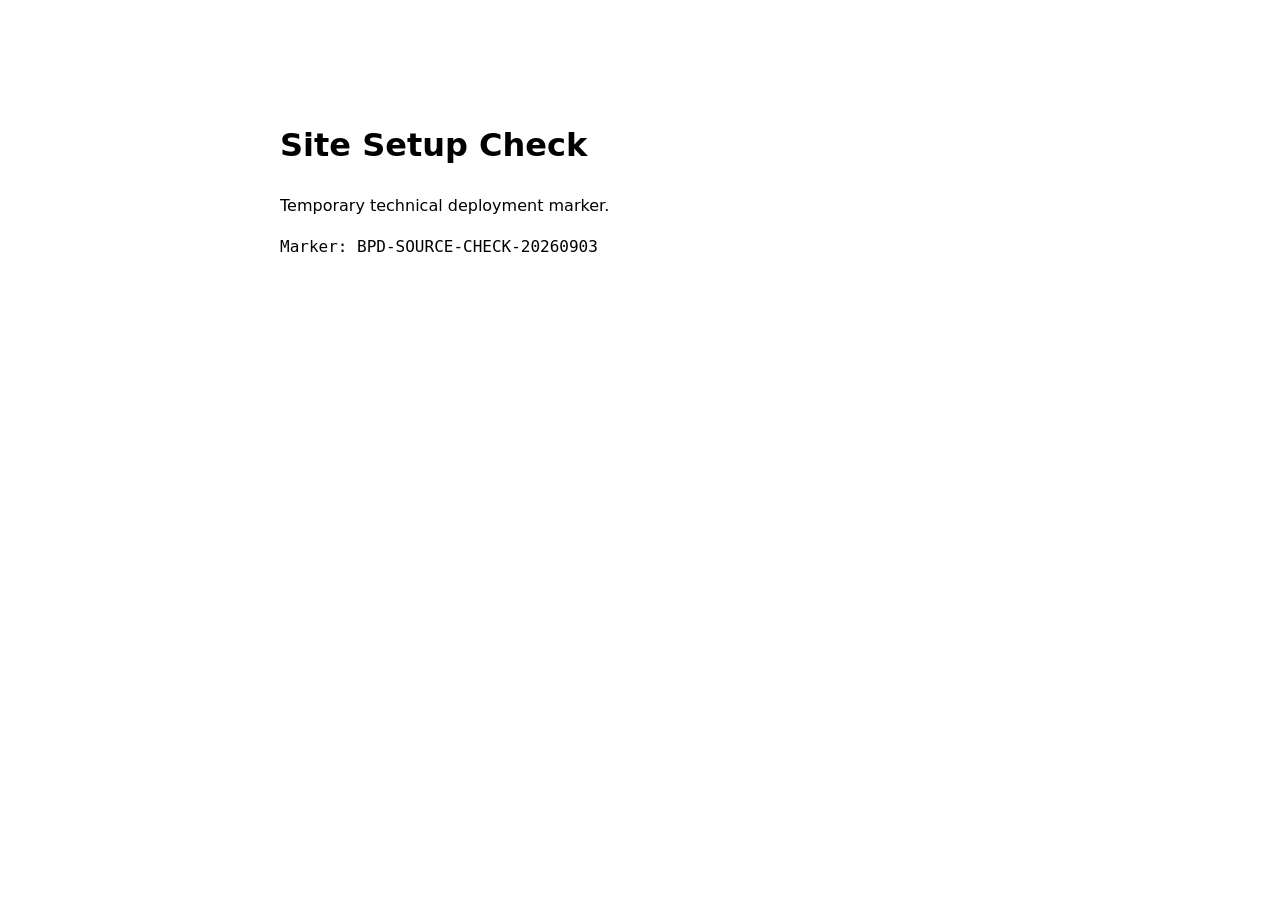
==== index.html @ 36ba5f37 "Add files via upload" ====
<!doctype html>
<html lang="en">
<head>
  <meta charset="utf-8">
  <meta name="viewport" content="width=device-width, initial-scale=1">
  <meta name="robots" content="noindex,nofollow,noarchive">
  <title>Site Setup Check</title>
  <link rel="stylesheet" href="/styles.css">
</head>
<body>
  <main>
    <h1>Site Setup Check</h1>
    <p>Temporary technical deployment marker.</p>
    <p class="marker">Marker: BPD-SOURCE-CHECK-20260903</p>
  </main>
</body>
</html>
---- styles.css ----
* {
  box-sizing: border-box;
}

body {
  margin: 0;
  padding: 40px 20px;
  font-family: system-ui, -apple-system, BlinkMacSystemFont, "Segoe UI", sans-serif;
  line-height: 1.6;
}

main {
  max-width: 720px;
  margin: 80px auto;
}

h1 {
  font-size: 2rem;
}

.marker {
  font-family: ui-monospace, SFMono-Regular, Menlo, Consolas, monospace;
}
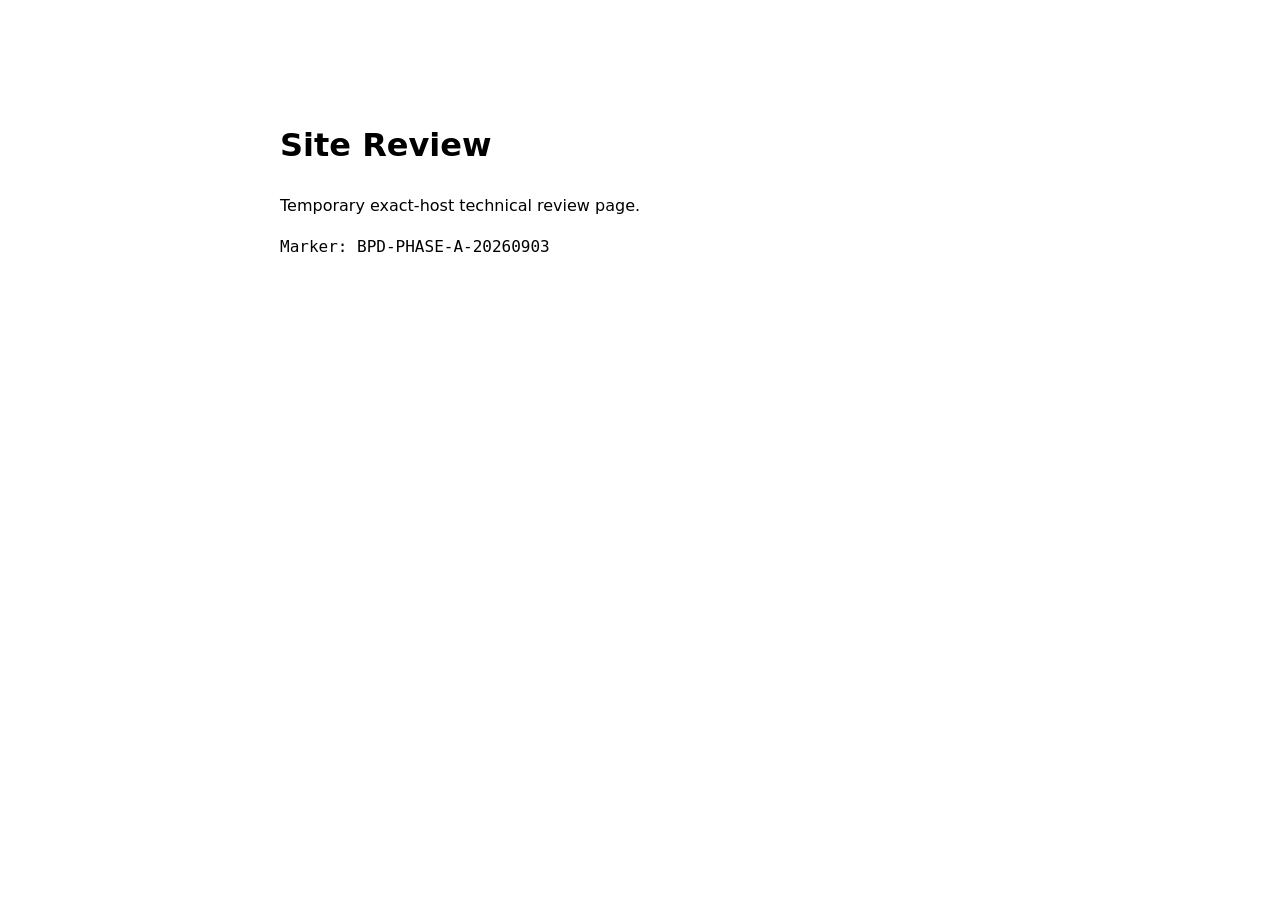
==== commit c5dfc24f: "Add files via upload" ====
--- a/index.html
+++ b/index.html
@@ -4,14 +4,15 @@
   <meta charset="utf-8">
   <meta name="viewport" content="width=device-width, initial-scale=1">
   <meta name="robots" content="noindex,nofollow,noarchive">
-  <title>Site Setup Check</title>
+  <link rel="canonical" href="https://betprodealer-toqrt8vr.b4a.run/">
+  <title>Site Review</title>
   <link rel="stylesheet" href="/styles.css">
 </head>
 <body>
   <main>
-    <h1>Site Setup Check</h1>
-    <p>Temporary technical deployment marker.</p>
-    <p class="marker">Marker: BPD-SOURCE-CHECK-20260903</p>
+    <h1>Site Review</h1>
+    <p>Temporary exact-host technical review page.</p>
+    <p class="marker">Marker: BPD-PHASE-A-20260903</p>
   </main>
 </body>
 </html>
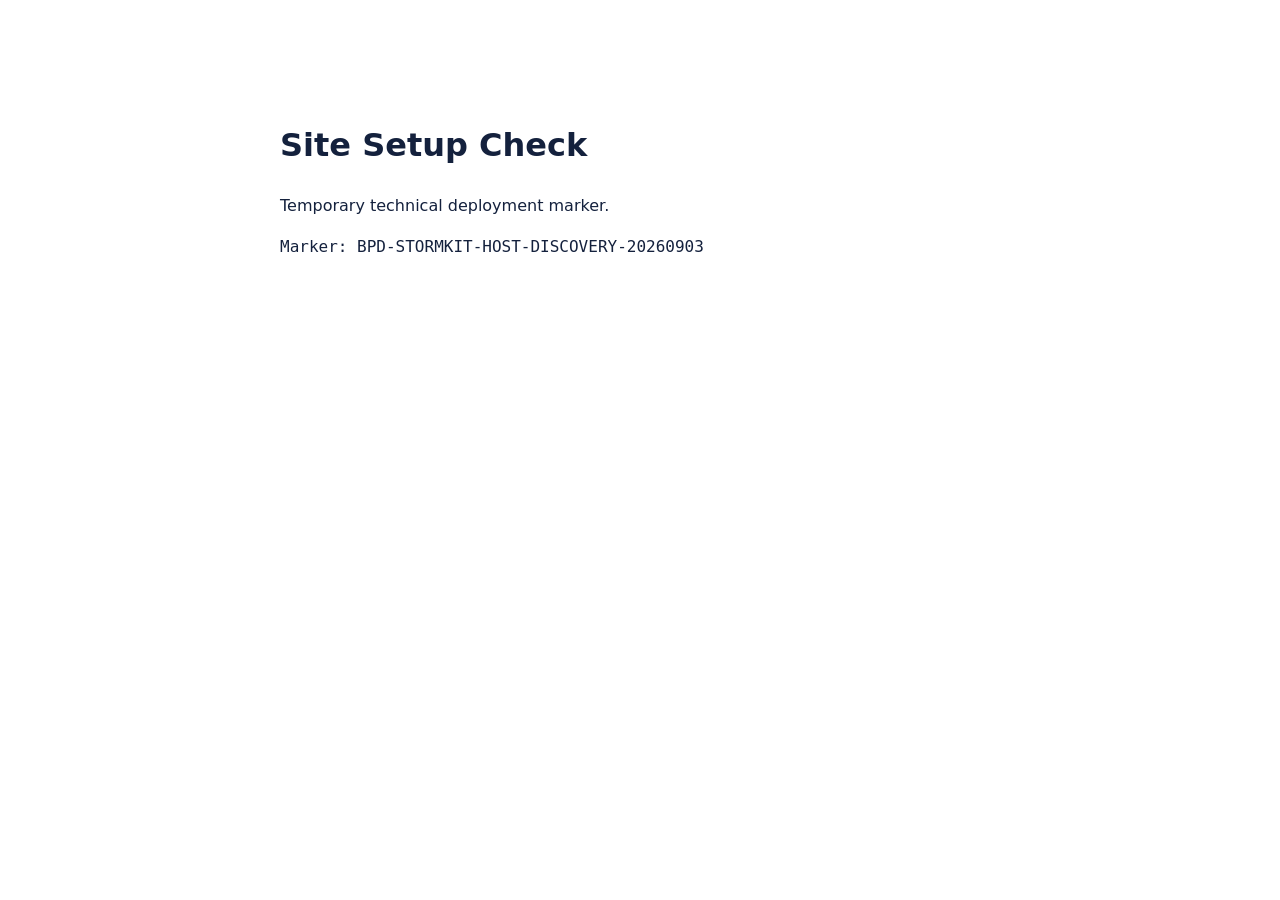
==== commit b932b4b0: "Add files via upload" ====
--- a/index.html
+++ b/index.html
@@ -4,15 +4,14 @@
   <meta charset="utf-8">
   <meta name="viewport" content="width=device-width, initial-scale=1">
   <meta name="robots" content="noindex,nofollow,noarchive">
-  <link rel="canonical" href="https://betprodealer-toqrt8vr.b4a.run/">
-  <title>Site Review</title>
+  <title>Site Setup Check</title>
   <link rel="stylesheet" href="/styles.css">
 </head>
 <body>
   <main>
-    <h1>Site Review</h1>
-    <p>Temporary exact-host technical review page.</p>
-    <p class="marker">Marker: BPD-PHASE-A-20260903</p>
+    <h1>Site Setup Check</h1>
+    <p>Temporary technical deployment marker.</p>
+    <p class="marker">Marker: BPD-STORMKIT-HOST-DISCOVERY-20260903</p>
   </main>
 </body>
 </html>
--- a/styles.css
+++ b/styles.css
@@ -1,23 +1,19 @@
 * {
   box-sizing: border-box;
 }
-
 body {
   margin: 0;
   padding: 40px 20px;
   font-family: system-ui, -apple-system, BlinkMacSystemFont, "Segoe UI", sans-serif;
   line-height: 1.6;
+  color: #14213d;
+  background: #ffffff;
 }
-
 main {
   max-width: 720px;
   margin: 80px auto;
 }
-
-h1 {
-  font-size: 2rem;
-}
-
+h1 { font-size: 2rem; }
 .marker {
   font-family: ui-monospace, SFMono-Regular, Menlo, Consolas, monospace;
 }
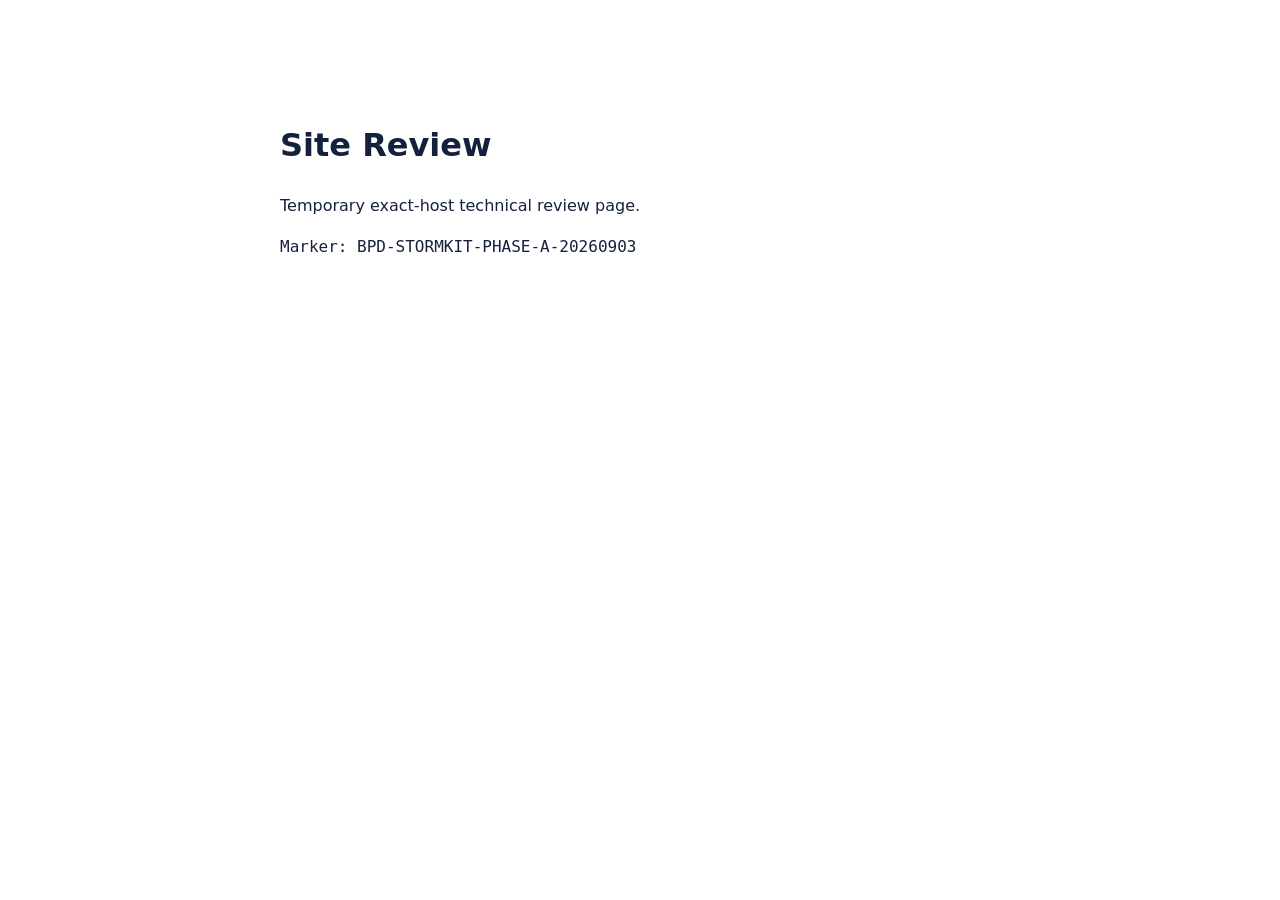
==== commit 68a5b025: "Add files via upload" ====
--- a/index.html
+++ b/index.html
@@ -4,14 +4,15 @@
   <meta charset="utf-8">
   <meta name="viewport" content="width=device-width, initial-scale=1">
   <meta name="robots" content="noindex,nofollow,noarchive">
-  <title>Site Setup Check</title>
+  <link rel="canonical" href="https://robindandelion-rwuere.stormkit.dev/">
+  <title>Site Review</title>
   <link rel="stylesheet" href="/styles.css">
 </head>
 <body>
   <main>
-    <h1>Site Setup Check</h1>
-    <p>Temporary technical deployment marker.</p>
-    <p class="marker">Marker: BPD-STORMKIT-HOST-DISCOVERY-20260903</p>
+    <h1>Site Review</h1>
+    <p>Temporary exact-host technical review page.</p>
+    <p class="marker">Marker: BPD-STORMKIT-PHASE-A-20260903</p>
   </main>
 </body>
 </html>
--- a/styles.css
+++ b/styles.css
@@ -1,6 +1,7 @@
 * {
   box-sizing: border-box;
 }
+
 body {
   margin: 0;
   padding: 40px 20px;
@@ -9,11 +10,16 @@
   color: #14213d;
   background: #ffffff;
 }
+
 main {
   max-width: 720px;
   margin: 80px auto;
 }
-h1 { font-size: 2rem; }
+
+h1 {
+  font-size: 2rem;
+}
+
 .marker {
   font-family: ui-monospace, SFMono-Regular, Menlo, Consolas, monospace;
 }
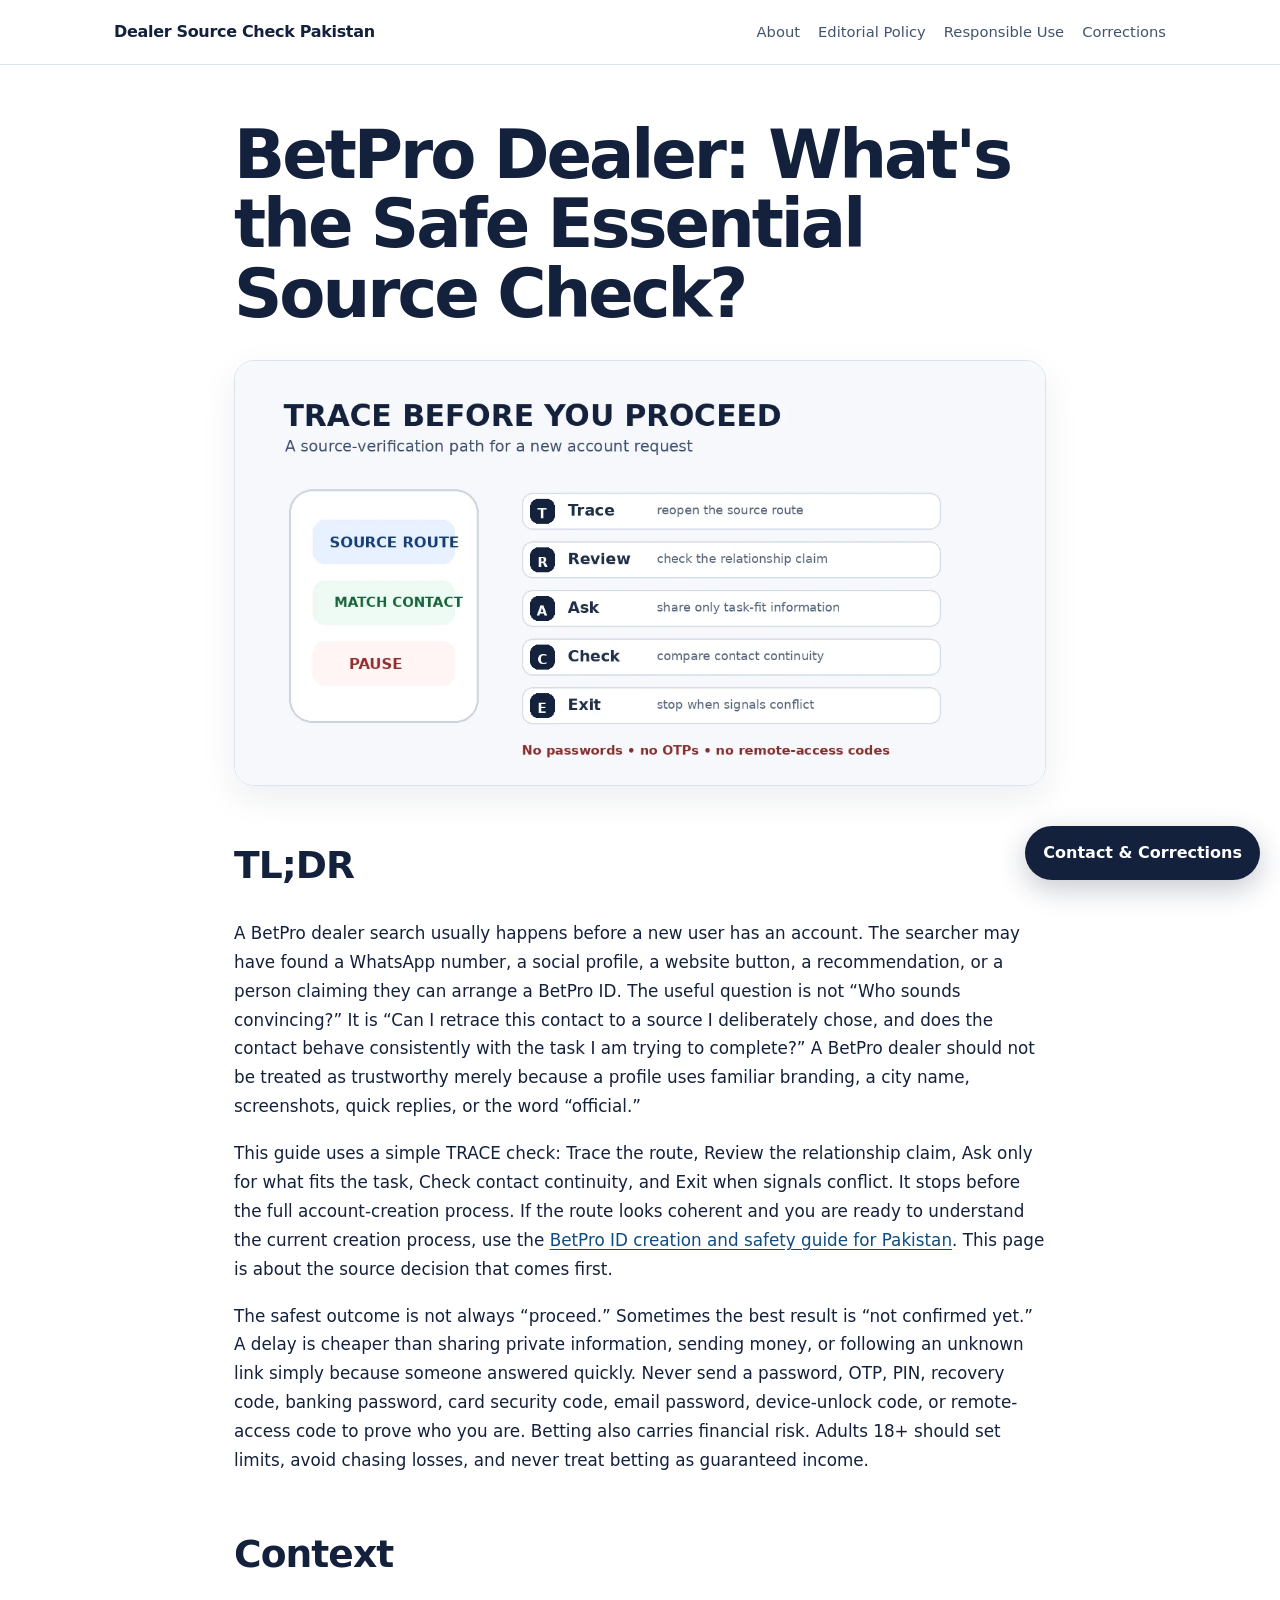
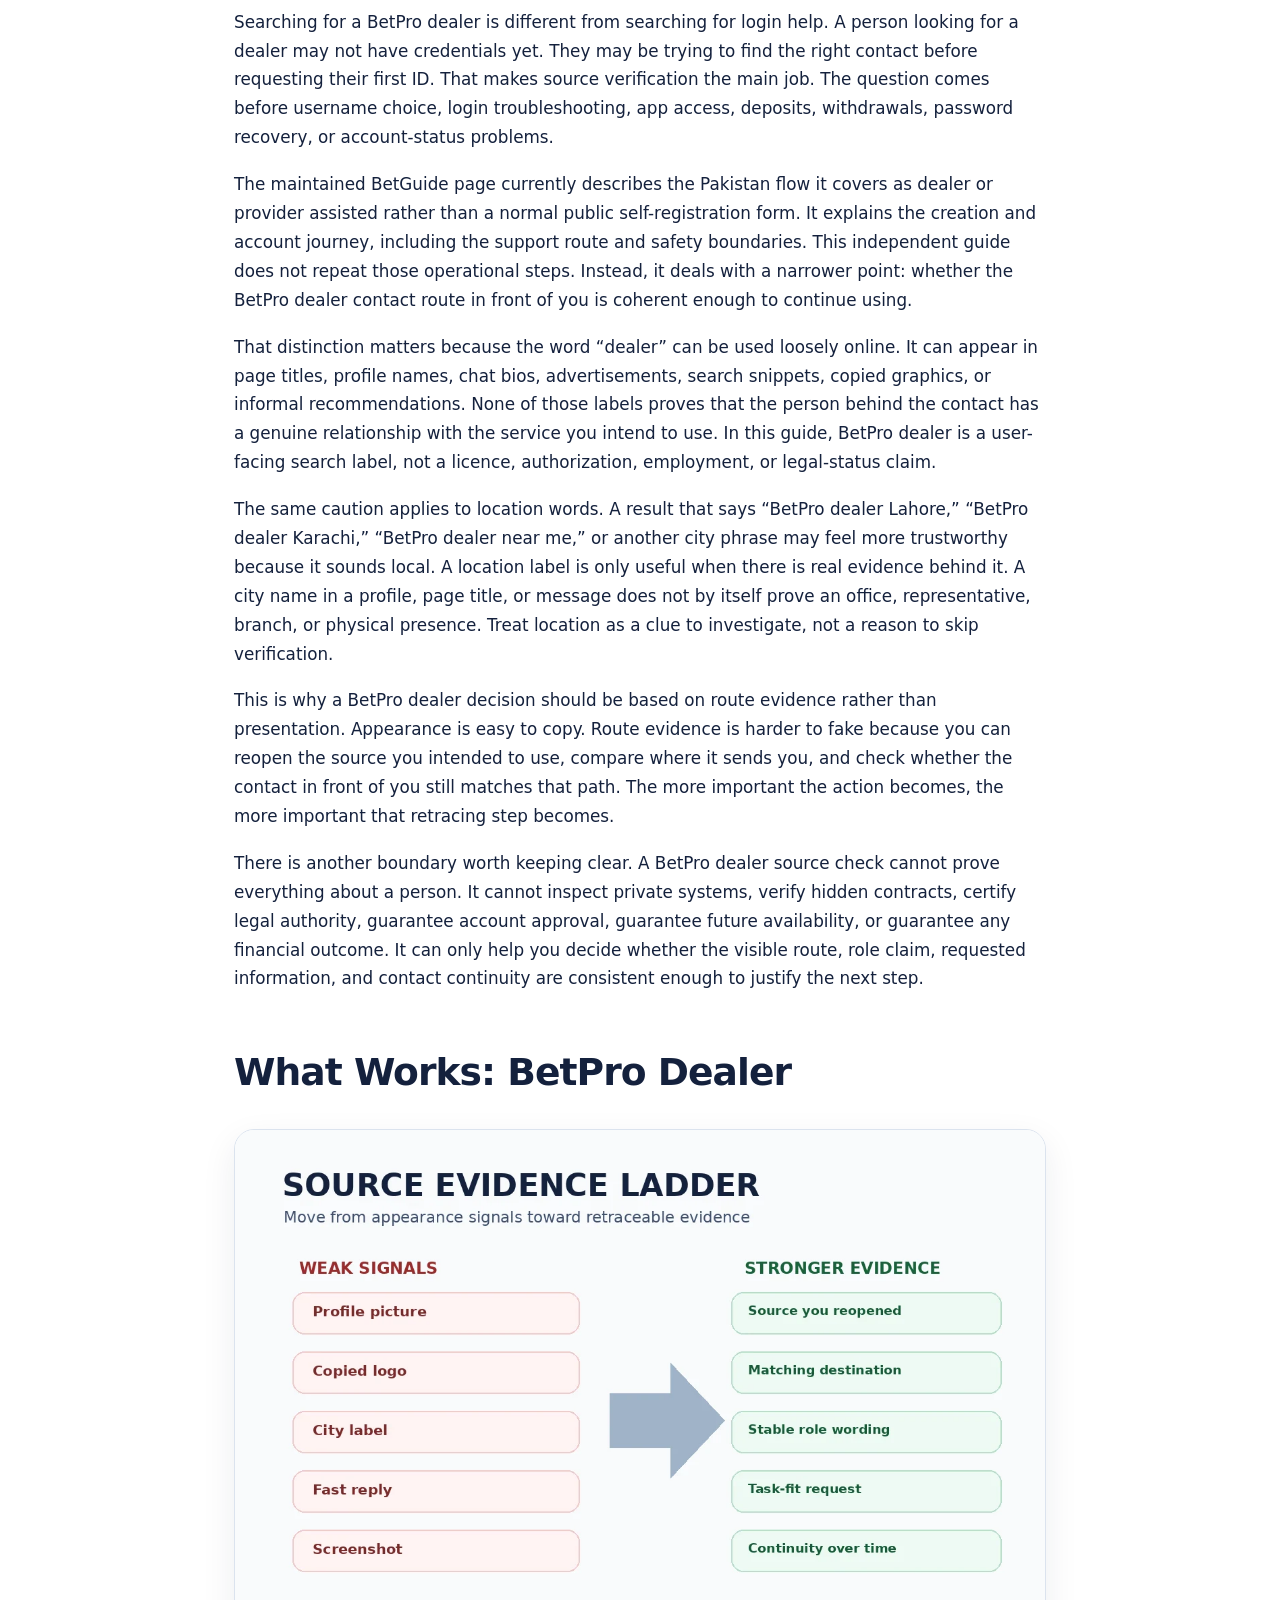
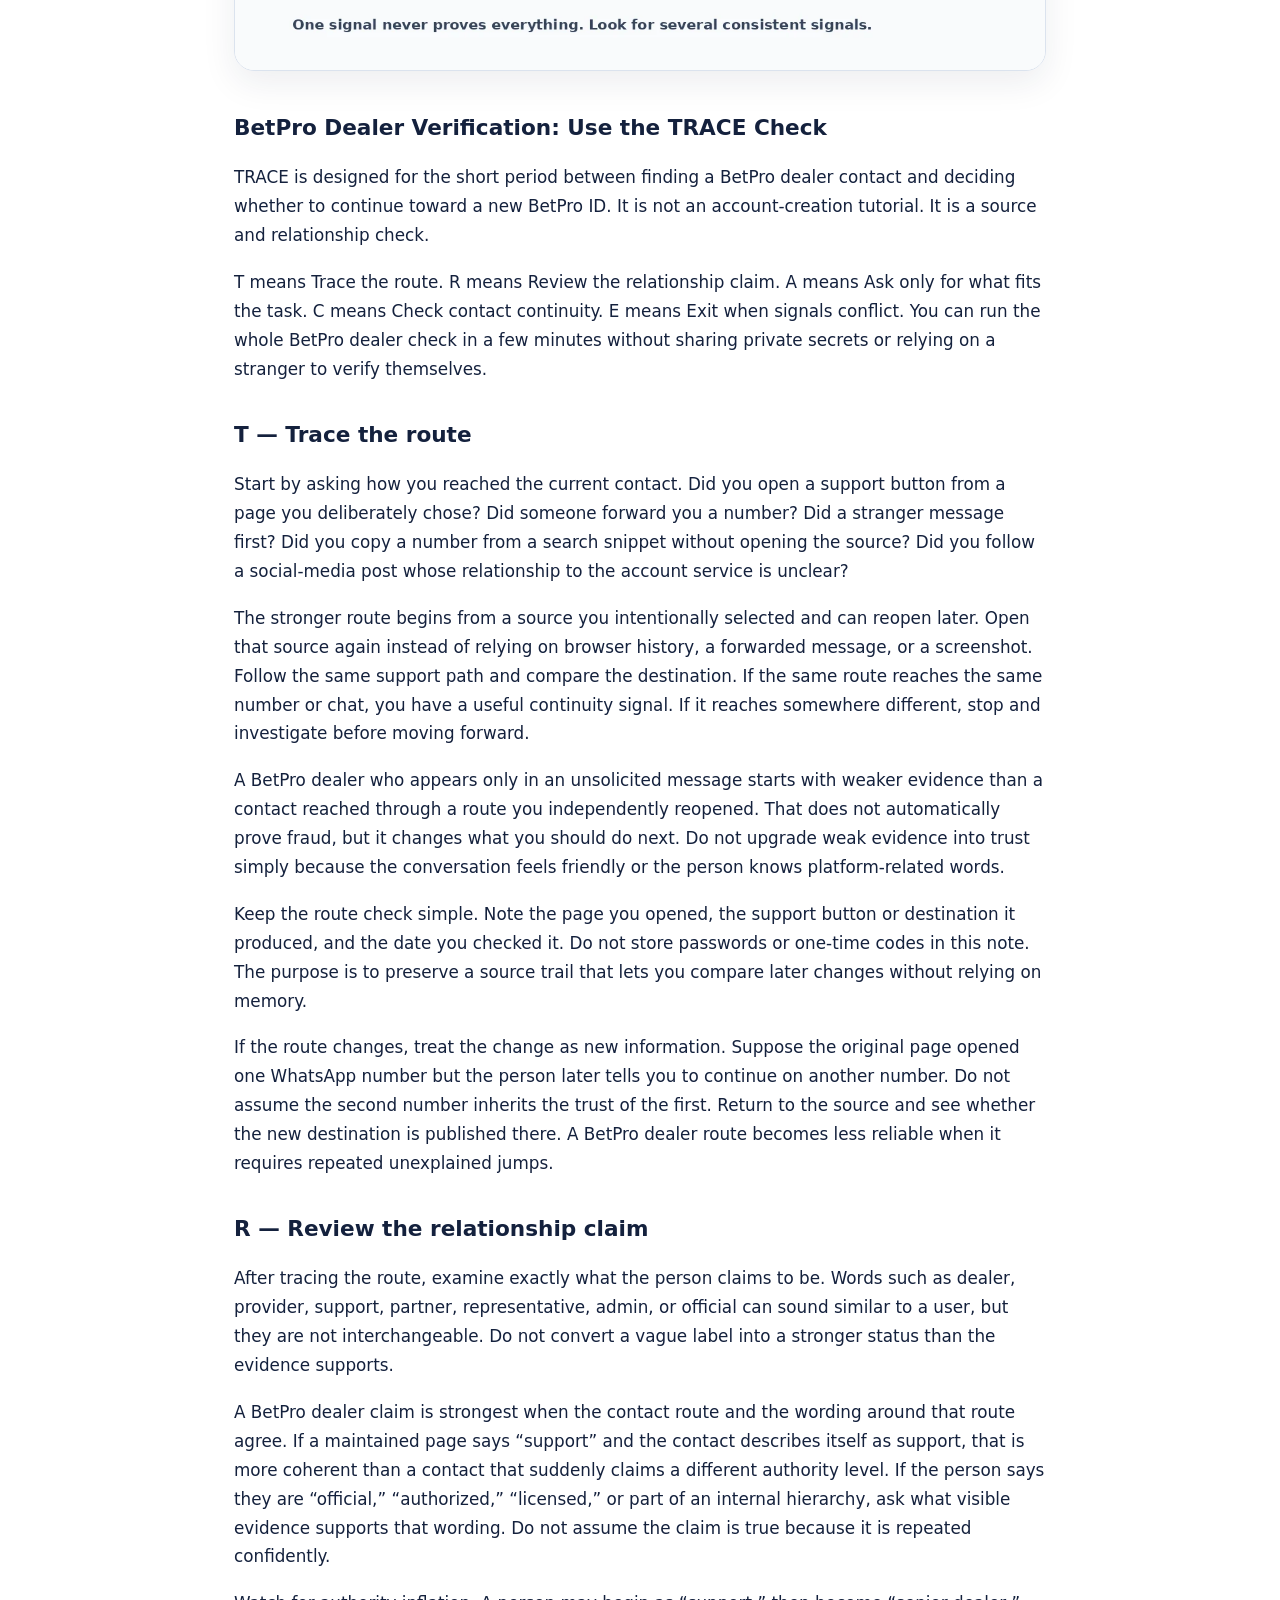
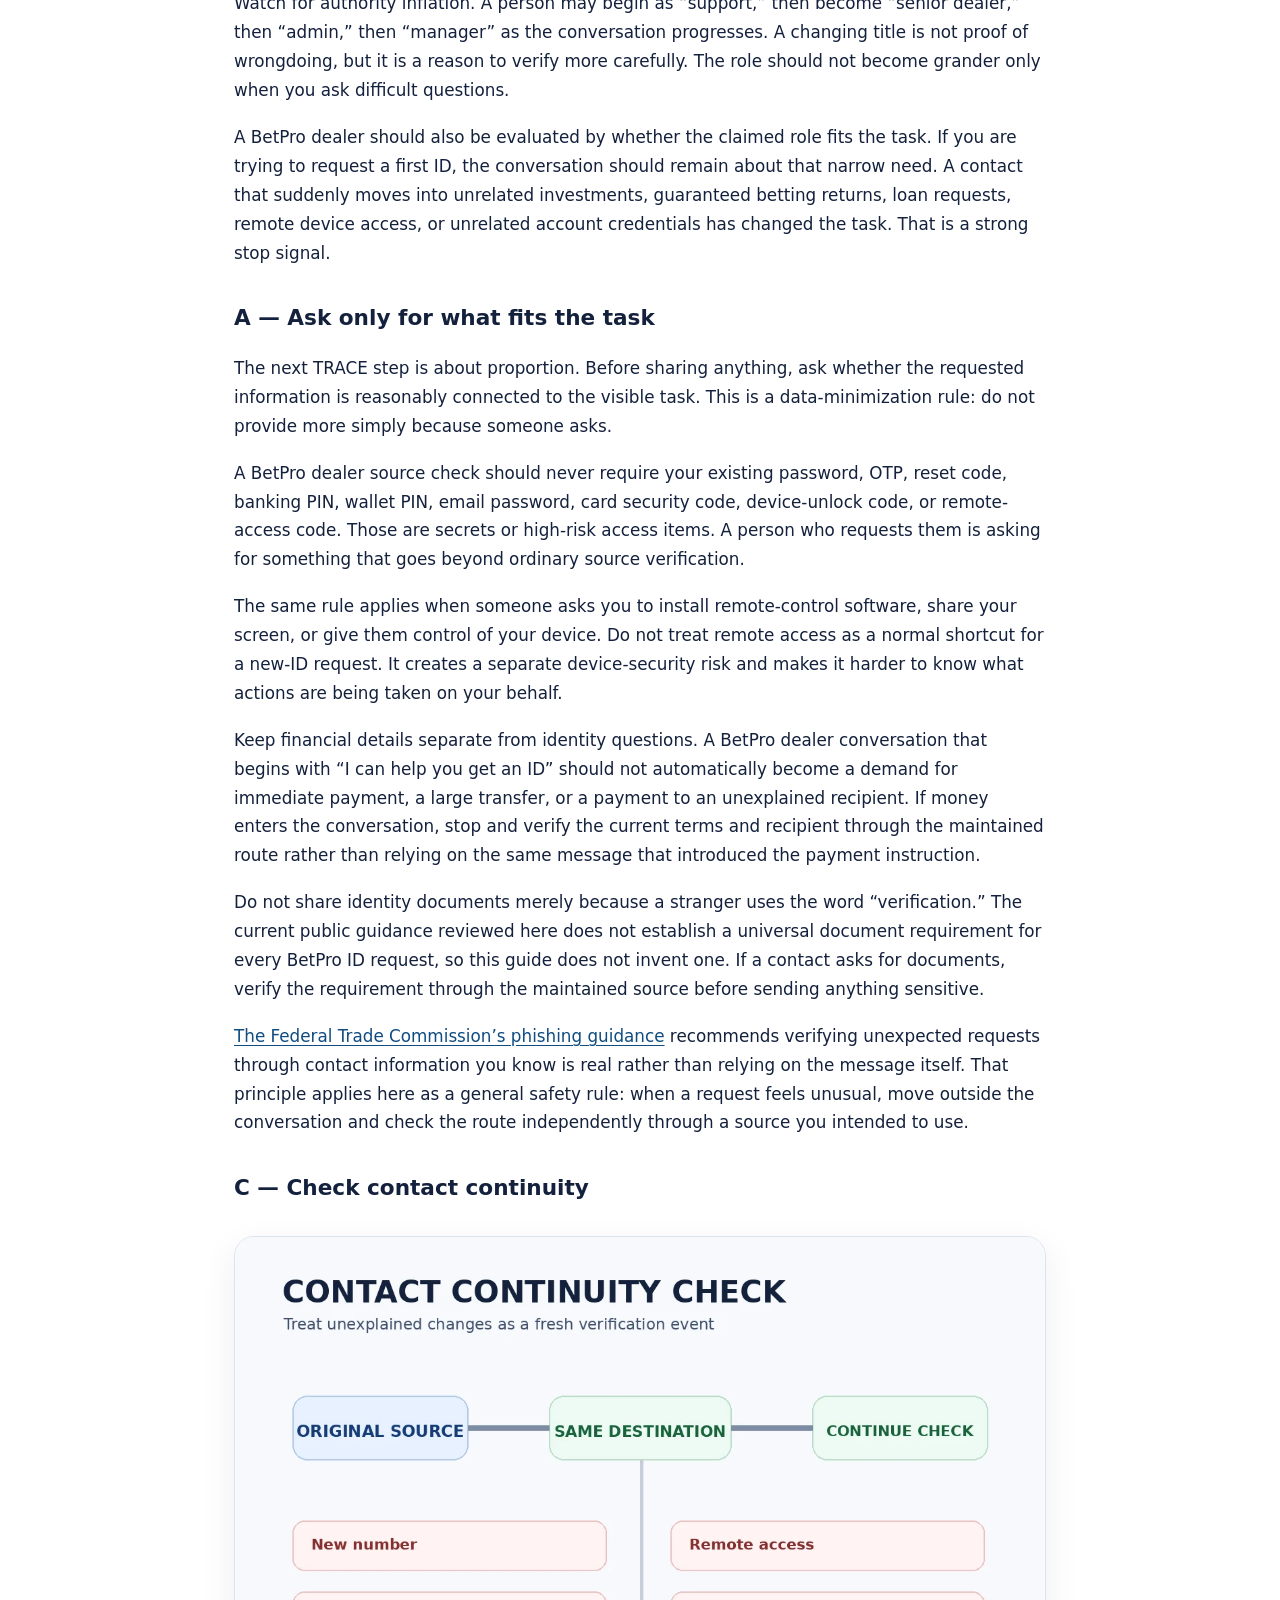
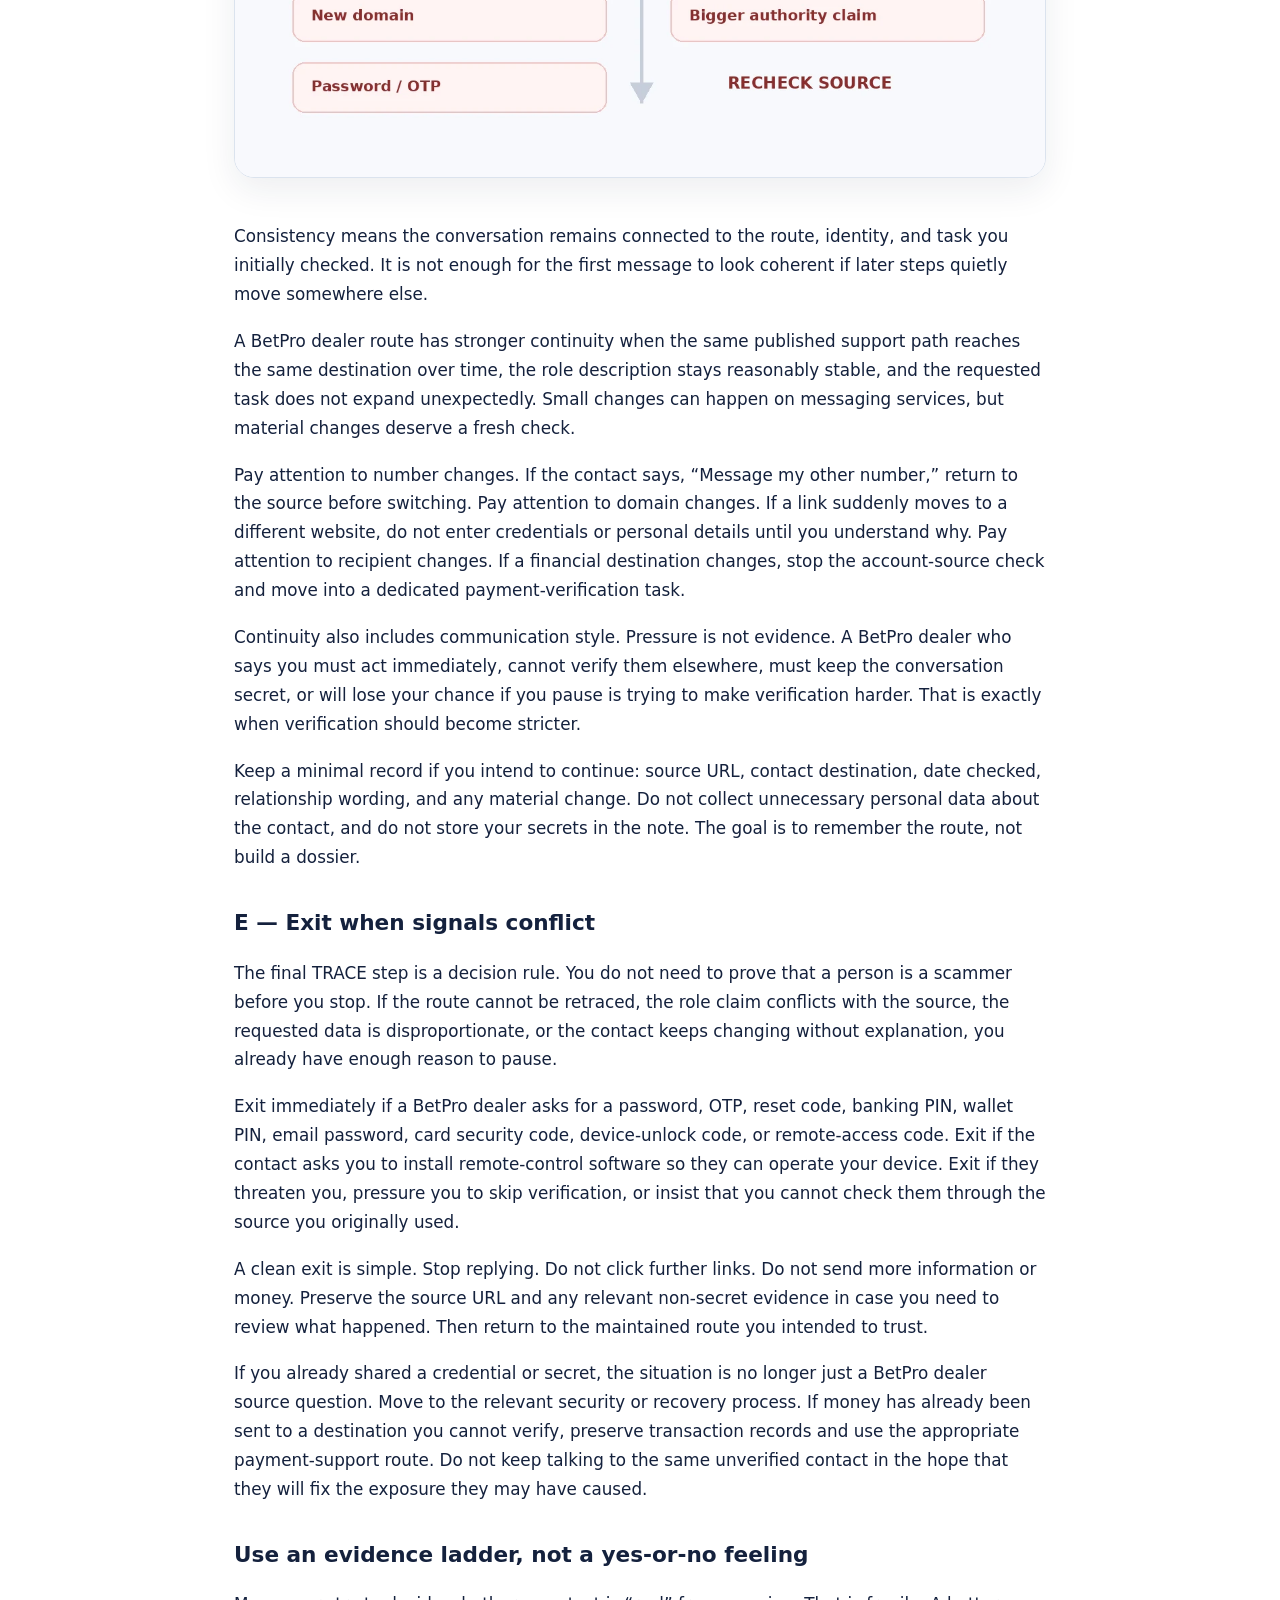
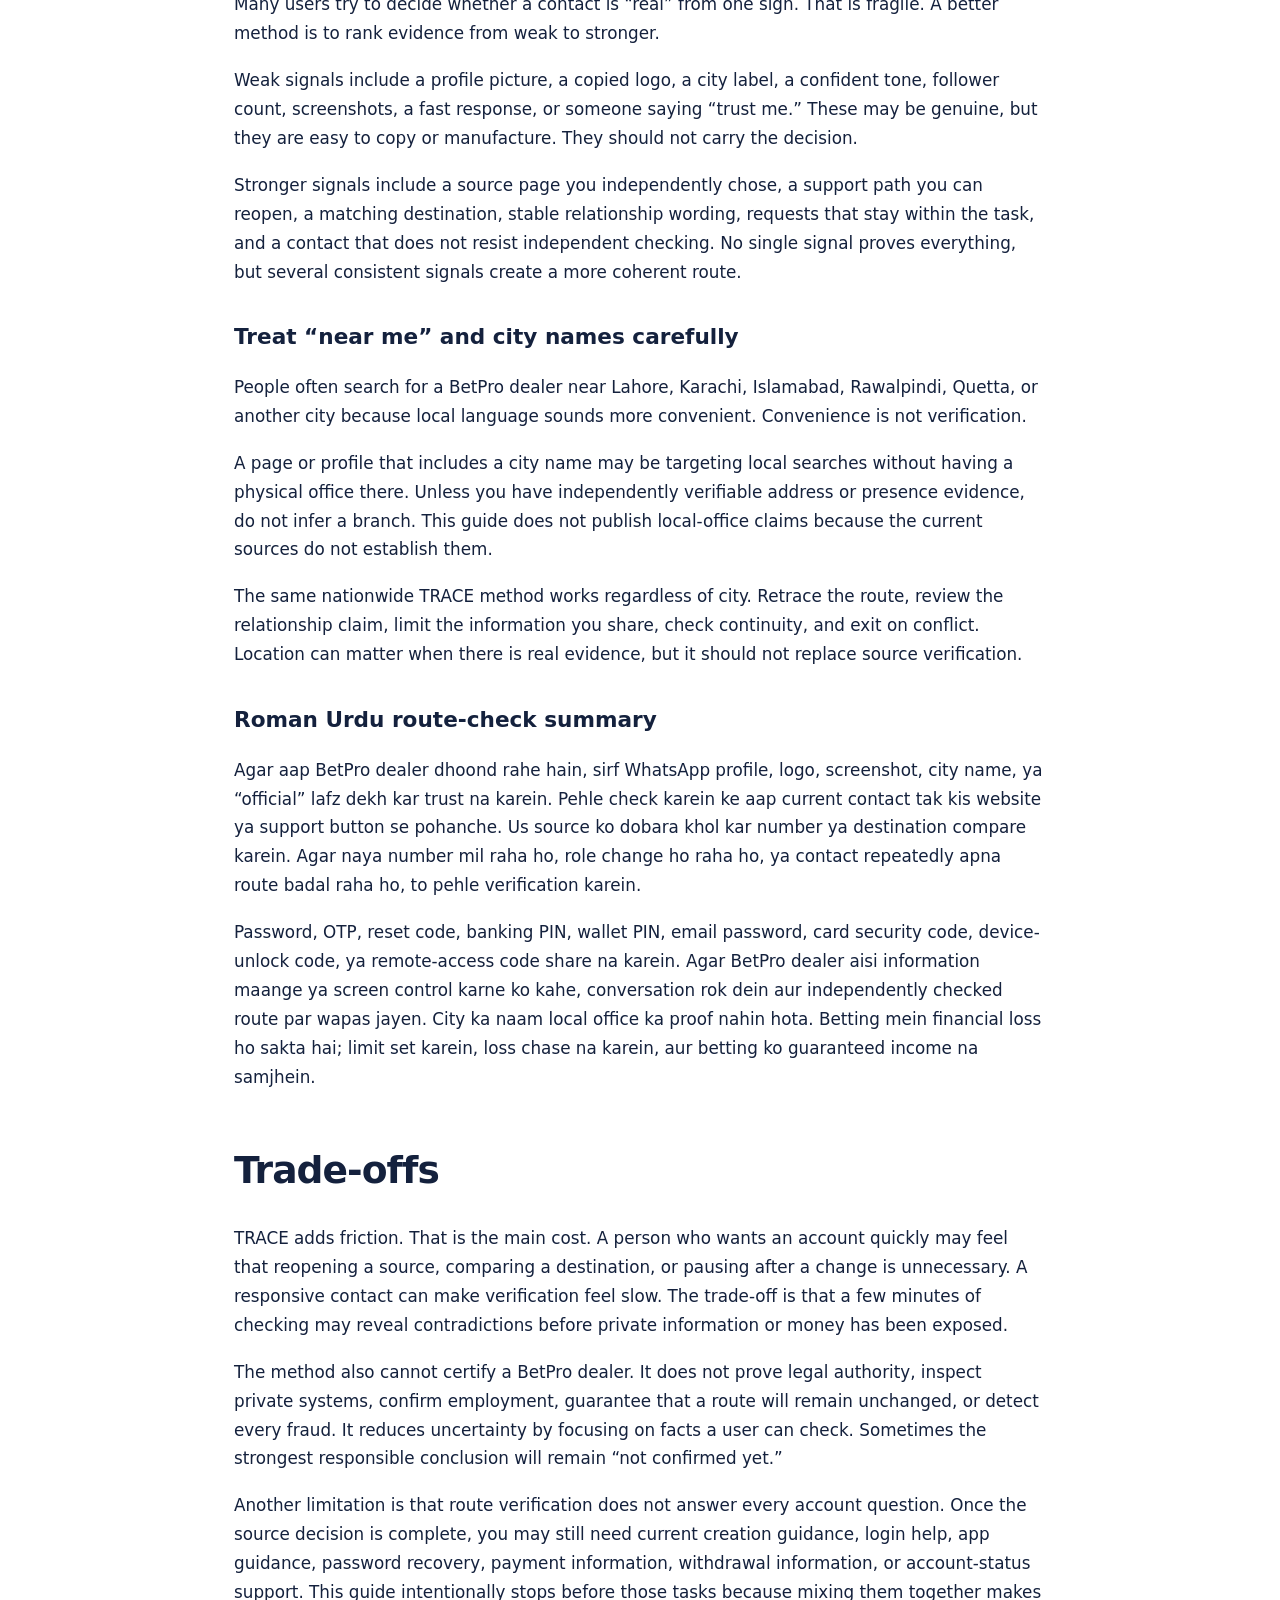
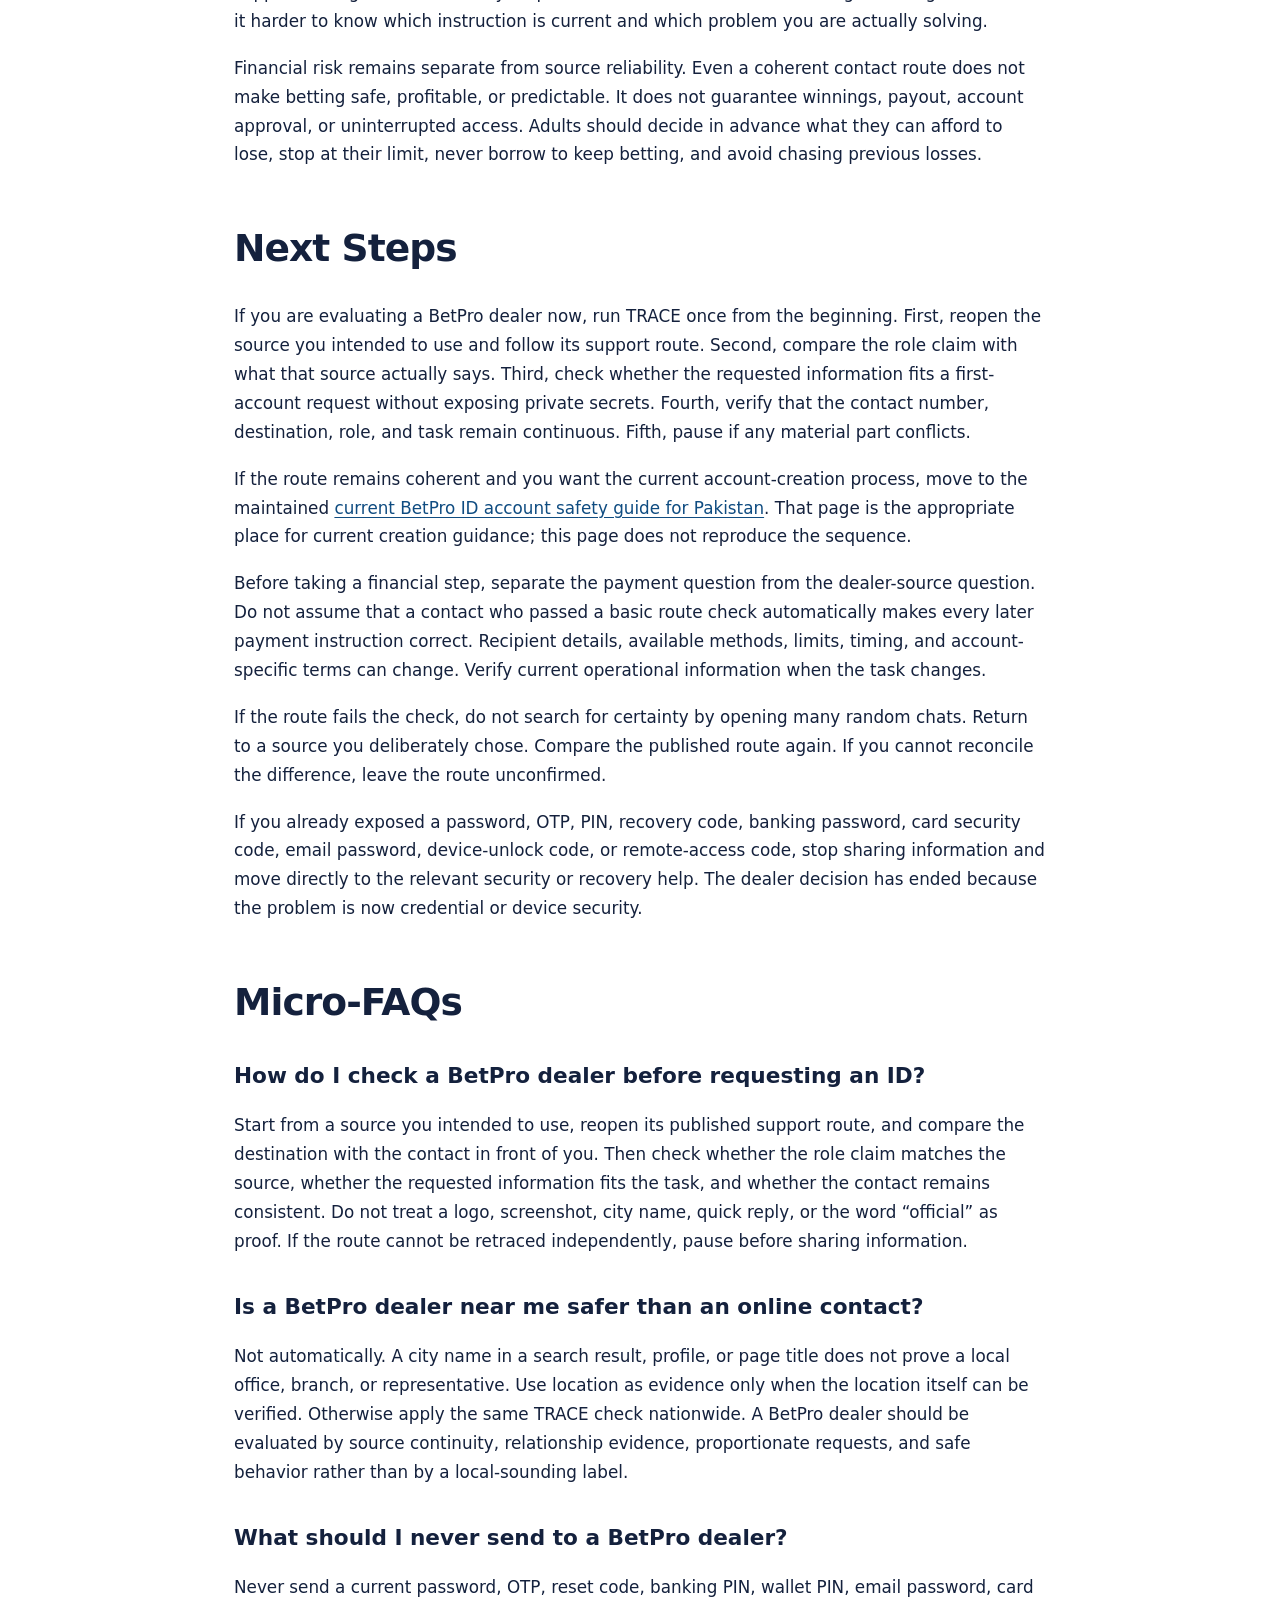
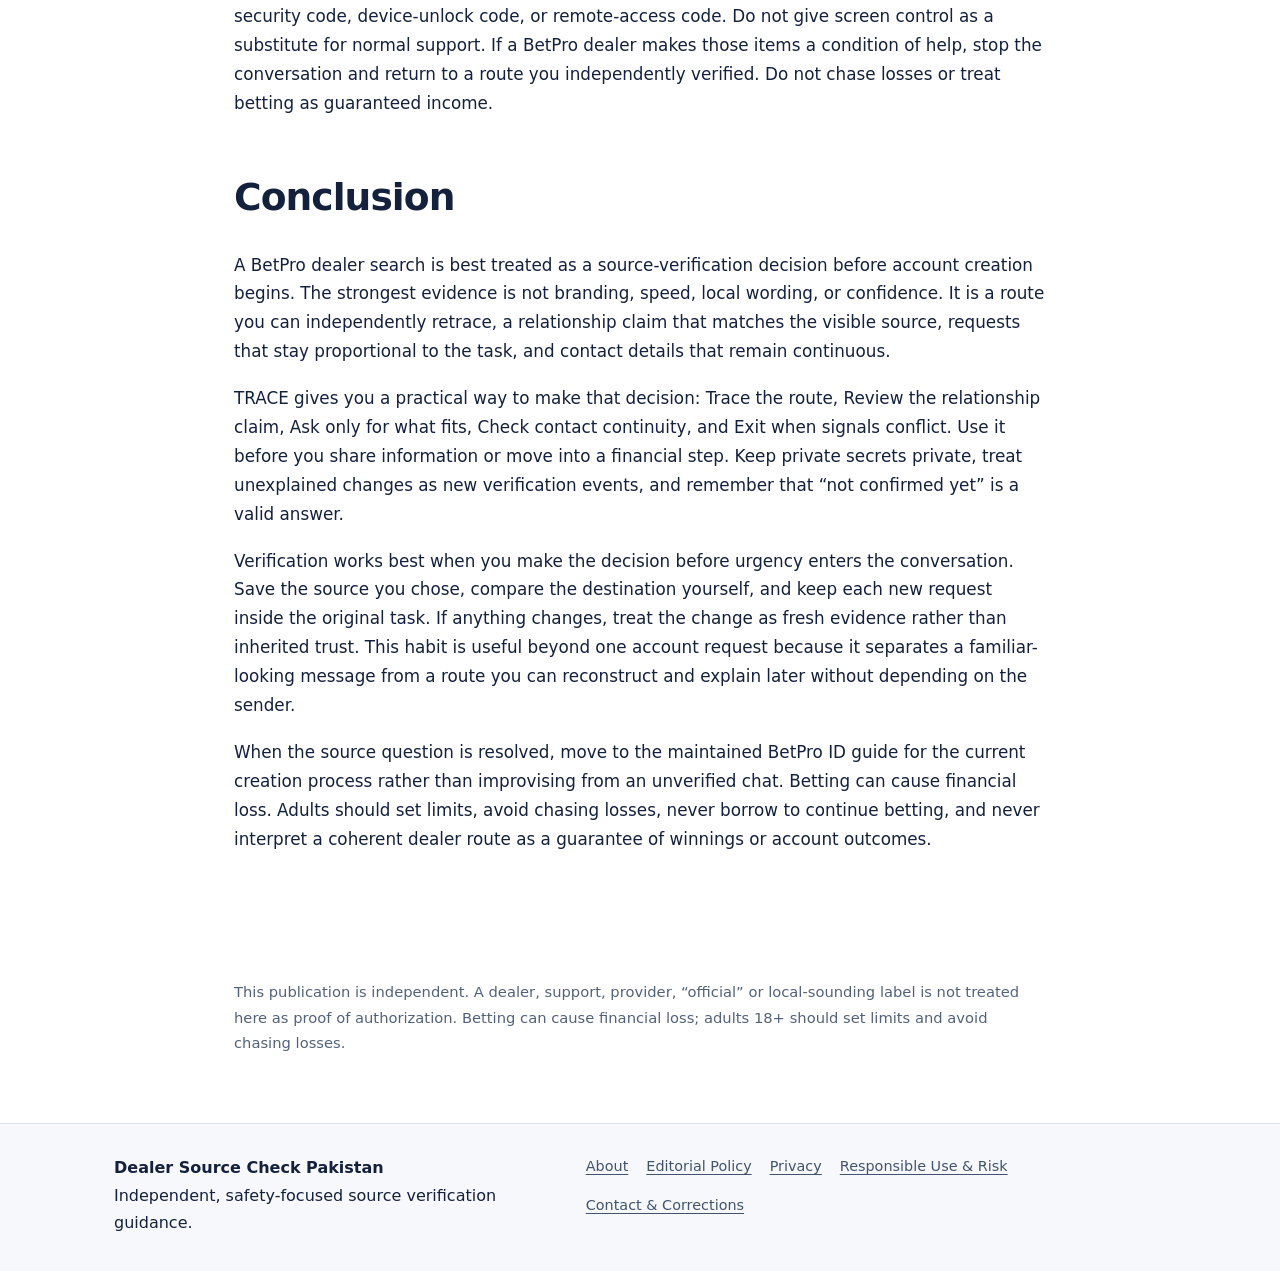
==== commit 70f62b2a: "Add files via upload" ====
--- a/index.html
+++ b/index.html
@@ -1,18 +1,142 @@
 <!doctype html>
-<html lang="en">
+<html lang="en-PK">
 <head>
   <meta charset="utf-8">
-  <meta name="viewport" content="width=device-width, initial-scale=1">
-  <meta name="robots" content="noindex,nofollow,noarchive">
+  <meta name="viewport" content="width=device-width,initial-scale=1">
+  <meta name="google-site-verification" content="WQYtwEaFanIPfsgccoIwmQ2Mak_BsNVnbXv91f6nhLA" />
+  <title>BetPro Dealer: What&#x27;s the Safe Essential Source Check?</title>
+  <meta name="description" content="BetPro dealer help for Pakistan: verify the source route, contact continuity and safety signals before requesting a new BetPro ID.">
+  <meta name="robots" content="index,follow,max-image-preview:large,max-snippet:-1,max-video-preview:-1">
   <link rel="canonical" href="https://robindandelion-rwuere.stormkit.dev/">
-  <title>Site Review</title>
+  <meta property="og:type" content="article">
+  <meta property="og:title" content="BetPro Dealer: What&#x27;s the Safe Essential Source Check?">
+  <meta property="og:description" content="BetPro dealer help for Pakistan: verify the source route, contact continuity and safety signals before requesting a new BetPro ID.">
+  <meta property="og:url" content="https://robindandelion-rwuere.stormkit.dev/">
+  <meta property="og:image" content="https://robindandelion-rwuere.stormkit.dev/images/betpro-dealer-trace-source-check.webp">
+  <meta property="og:locale" content="en_PK">
+  <meta name="twitter:card" content="summary_large_image">
+  <meta name="twitter:title" content="BetPro Dealer: What&#x27;s the Safe Essential Source Check?">
+  <meta name="twitter:description" content="BetPro dealer help for Pakistan: verify the source route, contact continuity and safety signals before requesting a new BetPro ID.">
+  <meta name="twitter:image" content="https://robindandelion-rwuere.stormkit.dev/images/betpro-dealer-trace-source-check.webp">
+  <link rel="icon" href="/favicon.svg" type="image/svg+xml">
+  <link rel="manifest" href="/site.webmanifest">
   <link rel="stylesheet" href="/styles.css">
+  <script type="application/ld+json">{"@context":"https://schema.org","@graph":[{"@type":"Organization","@id":"https://robindandelion-rwuere.stormkit.dev/#organization","name":"Dealer Source Check Pakistan","url":"https://robindandelion-rwuere.stormkit.dev/"},{"@type":"WebSite","@id":"https://robindandelion-rwuere.stormkit.dev/#website","url":"https://robindandelion-rwuere.stormkit.dev/","name":"Dealer Source Check Pakistan","publisher":{"@id":"https://robindandelion-rwuere.stormkit.dev/#organization"},"inLanguage":"en-PK"},{"@type":"WebPage","@id":"https://robindandelion-rwuere.stormkit.dev/#webpage","url":"https://robindandelion-rwuere.stormkit.dev/","name":"BetPro Dealer: What's the Safe Essential Source Check?","description":"BetPro dealer help for Pakistan: verify the source route, contact continuity and safety signals before requesting a new BetPro ID.","isPartOf":{"@id":"https://robindandelion-rwuere.stormkit.dev/#website"},"breadcrumb":{"@id":"https://robindandelion-rwuere.stormkit.dev/#breadcrumb"},"inLanguage":"en-PK"},{"@type":"Article","@id":"https://robindandelion-rwuere.stormkit.dev/#article","headline":"BetPro Dealer: What's the Safe Essential Source Check?","description":"BetPro dealer help for Pakistan: verify the source route, contact continuity and safety signals before requesting a new BetPro ID.","mainEntityOfPage":{"@id":"https://robindandelion-rwuere.stormkit.dev/#webpage"},"author":{"@id":"https://robindandelion-rwuere.stormkit.dev/#organization"},"publisher":{"@id":"https://robindandelion-rwuere.stormkit.dev/#organization"},"datePublished":"2026-09-03","dateModified":"2026-09-03","image":["https://robindandelion-rwuere.stormkit.dev/images/betpro-dealer-trace-source-check.webp","https://robindandelion-rwuere.stormkit.dev/images/betpro-dealer-evidence-ladder.webp","https://robindandelion-rwuere.stormkit.dev/images/betpro-dealer-route-continuity.webp"],"inLanguage":"en-PK"},{"@type":"BreadcrumbList","@id":"https://robindandelion-rwuere.stormkit.dev/#breadcrumb","itemListElement":[{"@type":"ListItem","position":1,"name":"Home","item":"https://robindandelion-rwuere.stormkit.dev/"}]}]}</script>
 </head>
 <body>
-  <main>
-    <h1>Site Review</h1>
-    <p>Temporary exact-host technical review page.</p>
-    <p class="marker">Marker: BPD-STORMKIT-PHASE-A-20260903</p>
-  </main>
+<header class="site-header">
+  <div class="header-inner">
+    <a class="brand" href="/">Dealer Source Check Pakistan</a>
+    <nav class="top-nav" aria-label="Site">
+      <a href="/about/">About</a>
+      <a href="/editorial-policy/">Editorial Policy</a>
+      <a href="/responsible-use/">Responsible Use</a>
+      <a href="/contact-corrections/">Corrections</a>
+    </nav>
+  </div>
+</header>
+<main class="article-shell">
+  <article>
+    <h1>BetPro Dealer: What's the Safe Essential Source Check?</h1><figure class="article-visual featured-visual"><img alt="BetPro dealer TRACE source verification before requesting a new BetPro ID" decoding="async" fetchpriority="high" height="628" loading="eager" src="/images/betpro-dealer-trace-source-check.webp" width="1200"/></figure>
+<h2 id="tl-dr">TL;DR</h2>
+<p>A BetPro dealer search usually happens before a new user has an account. The searcher may have found a WhatsApp number, a social profile, a website button, a recommendation, or a person claiming they can arrange a BetPro ID. The useful question is not “Who sounds convincing?” It is “Can I retrace this contact to a source I deliberately chose, and does the contact behave consistently with the task I am trying to complete?” A BetPro dealer should not be treated as trustworthy merely because a profile uses familiar branding, a city name, screenshots, quick replies, or the word “official.”</p>
+<p>This guide uses a simple TRACE check: Trace the route, Review the relationship claim, Ask only for what fits the task, Check contact continuity, and Exit when signals conflict. It stops before the full account-creation process. If the route looks coherent and you are ready to understand the current creation process, use the <a href="https://betguide.pk/betpro-id-pakistan" rel="noopener noreferrer" target="_blank">BetPro ID creation and safety guide for Pakistan</a>. This page is about the source decision that comes first.</p>
+<p>The safest outcome is not always “proceed.” Sometimes the best result is “not confirmed yet.” A delay is cheaper than sharing private information, sending money, or following an unknown link simply because someone answered quickly. Never send a password, OTP, PIN, recovery code, banking password, card security code, email password, device-unlock code, or remote-access code to prove who you are. Betting also carries financial risk. Adults 18+ should set limits, avoid chasing losses, and never treat betting as guaranteed income.</p>
+<h2 id="context">Context</h2>
+<p>Searching for a BetPro dealer is different from searching for login help. A person looking for a dealer may not have credentials yet. They may be trying to find the right contact before requesting their first ID. That makes source verification the main job. The question comes before username choice, login troubleshooting, app access, deposits, withdrawals, password recovery, or account-status problems.</p>
+<p>The maintained BetGuide page currently describes the Pakistan flow it covers as dealer or provider assisted rather than a normal public self-registration form. It explains the creation and account journey, including the support route and safety boundaries. This independent guide does not repeat those operational steps. Instead, it deals with a narrower point: whether the BetPro dealer contact route in front of you is coherent enough to continue using.</p>
+<p>That distinction matters because the word “dealer” can be used loosely online. It can appear in page titles, profile names, chat bios, advertisements, search snippets, copied graphics, or informal recommendations. None of those labels proves that the person behind the contact has a genuine relationship with the service you intend to use. In this guide, BetPro dealer is a user-facing search label, not a licence, authorization, employment, or legal-status claim.</p>
+<p>The same caution applies to location words. A result that says “BetPro dealer Lahore,” “BetPro dealer Karachi,” “BetPro dealer near me,” or another city phrase may feel more trustworthy because it sounds local. A location label is only useful when there is real evidence behind it. A city name in a profile, page title, or message does not by itself prove an office, representative, branch, or physical presence. Treat location as a clue to investigate, not a reason to skip verification.</p>
+<p>This is why a BetPro dealer decision should be based on route evidence rather than presentation. Appearance is easy to copy. Route evidence is harder to fake because you can reopen the source you intended to use, compare where it sends you, and check whether the contact in front of you still matches that path. The more important the action becomes, the more important that retracing step becomes.</p>
+<p>There is another boundary worth keeping clear. A BetPro dealer source check cannot prove everything about a person. It cannot inspect private systems, verify hidden contracts, certify legal authority, guarantee account approval, guarantee future availability, or guarantee any financial outcome. It can only help you decide whether the visible route, role claim, requested information, and contact continuity are consistent enough to justify the next step.</p>
+<h2 id="what-works-betpro-dealer">What Works: BetPro Dealer</h2><figure class="article-visual"><img alt="BetPro dealer evidence ladder from weak appearance signals to retraceable source evidence" decoding="async" height="800" loading="lazy" src="/images/betpro-dealer-evidence-ladder.webp" width="1200"/></figure>
+<h3 id="betpro-dealer-verification-use-the-trace-check">BetPro Dealer Verification: Use the TRACE Check</h3>
+<p>TRACE is designed for the short period between finding a BetPro dealer contact and deciding whether to continue toward a new BetPro ID. It is not an account-creation tutorial. It is a source and relationship check.</p>
+<p>T means Trace the route. R means Review the relationship claim. A means Ask only for what fits the task. C means Check contact continuity. E means Exit when signals conflict. You can run the whole BetPro dealer check in a few minutes without sharing private secrets or relying on a stranger to verify themselves.</p>
+<h3 id="t-trace-the-route">T — Trace the route</h3>
+<p>Start by asking how you reached the current contact. Did you open a support button from a page you deliberately chose? Did someone forward you a number? Did a stranger message first? Did you copy a number from a search snippet without opening the source? Did you follow a social-media post whose relationship to the account service is unclear?</p>
+<p>The stronger route begins from a source you intentionally selected and can reopen later. Open that source again instead of relying on browser history, a forwarded message, or a screenshot. Follow the same support path and compare the destination. If the same route reaches the same number or chat, you have a useful continuity signal. If it reaches somewhere different, stop and investigate before moving forward.</p>
+<p>A BetPro dealer who appears only in an unsolicited message starts with weaker evidence than a contact reached through a route you independently reopened. That does not automatically prove fraud, but it changes what you should do next. Do not upgrade weak evidence into trust simply because the conversation feels friendly or the person knows platform-related words.</p>
+<p>Keep the route check simple. Note the page you opened, the support button or destination it produced, and the date you checked it. Do not store passwords or one-time codes in this note. The purpose is to preserve a source trail that lets you compare later changes without relying on memory.</p>
+<p>If the route changes, treat the change as new information. Suppose the original page opened one WhatsApp number but the person later tells you to continue on another number. Do not assume the second number inherits the trust of the first. Return to the source and see whether the new destination is published there. A BetPro dealer route becomes less reliable when it requires repeated unexplained jumps.</p>
+<h3 id="r-review-the-relationship-claim">R — Review the relationship claim</h3>
+<p>After tracing the route, examine exactly what the person claims to be. Words such as dealer, provider, support, partner, representative, admin, or official can sound similar to a user, but they are not interchangeable. Do not convert a vague label into a stronger status than the evidence supports.</p>
+<p>A BetPro dealer claim is strongest when the contact route and the wording around that route agree. If a maintained page says “support” and the contact describes itself as support, that is more coherent than a contact that suddenly claims a different authority level. If the person says they are “official,” “authorized,” “licensed,” or part of an internal hierarchy, ask what visible evidence supports that wording. Do not assume the claim is true because it is repeated confidently.</p>
+<p>Watch for authority inflation. A person may begin as “support,” then become “senior dealer,” then “admin,” then “manager” as the conversation progresses. A changing title is not proof of wrongdoing, but it is a reason to verify more carefully. The role should not become grander only when you ask difficult questions.</p>
+<p>A BetPro dealer should also be evaluated by whether the claimed role fits the task. If you are trying to request a first ID, the conversation should remain about that narrow need. A contact that suddenly moves into unrelated investments, guaranteed betting returns, loan requests, remote device access, or unrelated account credentials has changed the task. That is a strong stop signal.</p>
+<h3 id="a-ask-only-for-what-fits-the-task">A — Ask only for what fits the task</h3>
+<p>The next TRACE step is about proportion. Before sharing anything, ask whether the requested information is reasonably connected to the visible task. This is a data-minimization rule: do not provide more simply because someone asks.</p>
+<p>A BetPro dealer source check should never require your existing password, OTP, reset code, banking PIN, wallet PIN, email password, card security code, device-unlock code, or remote-access code. Those are secrets or high-risk access items. A person who requests them is asking for something that goes beyond ordinary source verification.</p>
+<p>The same rule applies when someone asks you to install remote-control software, share your screen, or give them control of your device. Do not treat remote access as a normal shortcut for a new-ID request. It creates a separate device-security risk and makes it harder to know what actions are being taken on your behalf.</p>
+<p>Keep financial details separate from identity questions. A BetPro dealer conversation that begins with “I can help you get an ID” should not automatically become a demand for immediate payment, a large transfer, or a payment to an unexplained recipient. If money enters the conversation, stop and verify the current terms and recipient through the maintained route rather than relying on the same message that introduced the payment instruction.</p>
+<p>Do not share identity documents merely because a stranger uses the word “verification.” The current public guidance reviewed here does not establish a universal document requirement for every BetPro ID request, so this guide does not invent one. If a contact asks for documents, verify the requirement through the maintained source before sending anything sensitive.</p>
+<p><a href="https://consumer.ftc.gov/articles/how-recognize-avoid-phishing-scams" rel="noopener noreferrer" target="_blank">The Federal Trade Commission’s phishing guidance</a> recommends verifying unexpected requests through contact information you know is real rather than relying on the message itself. That principle applies here as a general safety rule: when a request feels unusual, move outside the conversation and check the route independently through a source you intended to use.</p>
+<h3 id="c-check-contact-continuity">C — Check contact continuity</h3><figure class="article-visual"><img alt="BetPro dealer contact continuity check for number domain and task changes" decoding="async" height="800" loading="lazy" src="/images/betpro-dealer-route-continuity.webp" width="1200"/></figure>
+<p>Consistency means the conversation remains connected to the route, identity, and task you initially checked. It is not enough for the first message to look coherent if later steps quietly move somewhere else.</p>
+<p>A BetPro dealer route has stronger continuity when the same published support path reaches the same destination over time, the role description stays reasonably stable, and the requested task does not expand unexpectedly. Small changes can happen on messaging services, but material changes deserve a fresh check.</p>
+<p>Pay attention to number changes. If the contact says, “Message my other number,” return to the source before switching. Pay attention to domain changes. If a link suddenly moves to a different website, do not enter credentials or personal details until you understand why. Pay attention to recipient changes. If a financial destination changes, stop the account-source check and move into a dedicated payment-verification task.</p>
+<p>Continuity also includes communication style. Pressure is not evidence. A BetPro dealer who says you must act immediately, cannot verify them elsewhere, must keep the conversation secret, or will lose your chance if you pause is trying to make verification harder. That is exactly when verification should become stricter.</p>
+<p>Keep a minimal record if you intend to continue: source URL, contact destination, date checked, relationship wording, and any material change. Do not collect unnecessary personal data about the contact, and do not store your secrets in the note. The goal is to remember the route, not build a dossier.</p>
+<h3 id="e-exit-when-signals-conflict">E — Exit when signals conflict</h3>
+<p>The final TRACE step is a decision rule. You do not need to prove that a person is a scammer before you stop. If the route cannot be retraced, the role claim conflicts with the source, the requested data is disproportionate, or the contact keeps changing without explanation, you already have enough reason to pause.</p>
+<p>Exit immediately if a BetPro dealer asks for a password, OTP, reset code, banking PIN, wallet PIN, email password, card security code, device-unlock code, or remote-access code. Exit if the contact asks you to install remote-control software so they can operate your device. Exit if they threaten you, pressure you to skip verification, or insist that you cannot check them through the source you originally used.</p>
+<p>A clean exit is simple. Stop replying. Do not click further links. Do not send more information or money. Preserve the source URL and any relevant non-secret evidence in case you need to review what happened. Then return to the maintained route you intended to trust.</p>
+<p>If you already shared a credential or secret, the situation is no longer just a BetPro dealer source question. Move to the relevant security or recovery process. If money has already been sent to a destination you cannot verify, preserve transaction records and use the appropriate payment-support route. Do not keep talking to the same unverified contact in the hope that they will fix the exposure they may have caused.</p>
+<h3 id="use-an-evidence-ladder-not-a-yes-or-no-feeling">Use an evidence ladder, not a yes-or-no feeling</h3>
+<p>Many users try to decide whether a contact is “real” from one sign. That is fragile. A better method is to rank evidence from weak to stronger.</p>
+<p>Weak signals include a profile picture, a copied logo, a city label, a confident tone, follower count, screenshots, a fast response, or someone saying “trust me.” These may be genuine, but they are easy to copy or manufacture. They should not carry the decision.</p>
+<p>Stronger signals include a source page you independently chose, a support path you can reopen, a matching destination, stable relationship wording, requests that stay within the task, and a contact that does not resist independent checking. No single signal proves everything, but several consistent signals create a more coherent route.</p>
+<h3 id="treat-near-me-and-city-names-carefully">Treat “near me” and city names carefully</h3>
+<p>People often search for a BetPro dealer near Lahore, Karachi, Islamabad, Rawalpindi, Quetta, or another city because local language sounds more convenient. Convenience is not verification.</p>
+<p>A page or profile that includes a city name may be targeting local searches without having a physical office there. Unless you have independently verifiable address or presence evidence, do not infer a branch. This guide does not publish local-office claims because the current sources do not establish them.</p>
+<p>The same nationwide TRACE method works regardless of city. Retrace the route, review the relationship claim, limit the information you share, check continuity, and exit on conflict. Location can matter when there is real evidence, but it should not replace source verification.</p>
+<h3 id="roman-urdu-route-check-summary">Roman Urdu route-check summary</h3>
+<p>Agar aap BetPro dealer dhoond rahe hain, sirf WhatsApp profile, logo, screenshot, city name, ya “official” lafz dekh kar trust na karein. Pehle check karein ke aap current contact tak kis website ya support button se pohanche. Us source ko dobara khol kar number ya destination compare karein. Agar naya number mil raha ho, role change ho raha ho, ya contact repeatedly apna route badal raha ho, to pehle verification karein.</p>
+<p>Password, OTP, reset code, banking PIN, wallet PIN, email password, card security code, device-unlock code, ya remote-access code share na karein. Agar BetPro dealer aisi information maange ya screen control karne ko kahe, conversation rok dein aur independently checked route par wapas jayen. City ka naam local office ka proof nahin hota. Betting mein financial loss ho sakta hai; limit set karein, loss chase na karein, aur betting ko guaranteed income na samjhein.</p>
+<h2 id="trade-offs">Trade-offs</h2>
+<p>TRACE adds friction. That is the main cost. A person who wants an account quickly may feel that reopening a source, comparing a destination, or pausing after a change is unnecessary. A responsive contact can make verification feel slow. The trade-off is that a few minutes of checking may reveal contradictions before private information or money has been exposed.</p>
+<p>The method also cannot certify a BetPro dealer. It does not prove legal authority, inspect private systems, confirm employment, guarantee that a route will remain unchanged, or detect every fraud. It reduces uncertainty by focusing on facts a user can check. Sometimes the strongest responsible conclusion will remain “not confirmed yet.”</p>
+<p>Another limitation is that route verification does not answer every account question. Once the source decision is complete, you may still need current creation guidance, login help, app guidance, password recovery, payment information, withdrawal information, or account-status support. This guide intentionally stops before those tasks because mixing them together makes it harder to know which instruction is current and which problem you are actually solving.</p>
+<p>Financial risk remains separate from source reliability. Even a coherent contact route does not make betting safe, profitable, or predictable. It does not guarantee winnings, payout, account approval, or uninterrupted access. Adults should decide in advance what they can afford to lose, stop at their limit, never borrow to keep betting, and avoid chasing previous losses.</p>
+<h2 id="next-steps">Next Steps</h2>
+<p>If you are evaluating a BetPro dealer now, run TRACE once from the beginning. First, reopen the source you intended to use and follow its support route. Second, compare the role claim with what that source actually says. Third, check whether the requested information fits a first-account request without exposing private secrets. Fourth, verify that the contact number, destination, role, and task remain continuous. Fifth, pause if any material part conflicts.</p>
+<p>If the route remains coherent and you want the current account-creation process, move to the maintained <a href="https://betguide.pk/betpro-id-pakistan" rel="noopener noreferrer" target="_blank">current BetPro ID account safety guide for Pakistan</a>. That page is the appropriate place for current creation guidance; this page does not reproduce the sequence.</p>
+<p>Before taking a financial step, separate the payment question from the dealer-source question. Do not assume that a contact who passed a basic route check automatically makes every later payment instruction correct. Recipient details, available methods, limits, timing, and account-specific terms can change. Verify current operational information when the task changes.</p>
+<p>If the route fails the check, do not search for certainty by opening many random chats. Return to a source you deliberately chose. Compare the published route again. If you cannot reconcile the difference, leave the route unconfirmed.</p>
+<p>If you already exposed a password, OTP, PIN, recovery code, banking password, card security code, email password, device-unlock code, or remote-access code, stop sharing information and move directly to the relevant security or recovery help. The dealer decision has ended because the problem is now credential or device security.</p>
+<h2 id="micro-faqs">Micro-FAQs</h2>
+<h3 id="how-do-i-check-a-betpro-dealer-before-requesting-an-id">How do I check a BetPro dealer before requesting an ID?</h3>
+<p>Start from a source you intended to use, reopen its published support route, and compare the destination with the contact in front of you. Then check whether the role claim matches the source, whether the requested information fits the task, and whether the contact remains consistent. Do not treat a logo, screenshot, city name, quick reply, or the word “official” as proof. If the route cannot be retraced independently, pause before sharing information.</p>
+<h3 id="is-a-betpro-dealer-near-me-safer-than-an-online-contact">Is a BetPro dealer near me safer than an online contact?</h3>
+<p>Not automatically. A city name in a search result, profile, or page title does not prove a local office, branch, or representative. Use location as evidence only when the location itself can be verified. Otherwise apply the same TRACE check nationwide. A BetPro dealer should be evaluated by source continuity, relationship evidence, proportionate requests, and safe behavior rather than by a local-sounding label.</p>
+<h3 id="what-should-i-never-send-to-a-betpro-dealer">What should I never send to a BetPro dealer?</h3>
+<p>Never send a current password, OTP, reset code, banking PIN, wallet PIN, email password, card security code, device-unlock code, or remote-access code. Do not give screen control as a substitute for normal support. If a BetPro dealer makes those items a condition of help, stop the conversation and return to a route you independently verified. Do not chase losses or treat betting as guaranteed income.</p>
+<h2 id="conclusion">Conclusion</h2>
+<p>A BetPro dealer search is best treated as a source-verification decision before account creation begins. The strongest evidence is not branding, speed, local wording, or confidence. It is a route you can independently retrace, a relationship claim that matches the visible source, requests that stay proportional to the task, and contact details that remain continuous.</p>
+<p>TRACE gives you a practical way to make that decision: Trace the route, Review the relationship claim, Ask only for what fits, Check contact continuity, and Exit when signals conflict. Use it before you share information or move into a financial step. Keep private secrets private, treat unexplained changes as new verification events, and remember that “not confirmed yet” is a valid answer.</p>
+<p>Verification works best when you make the decision before urgency enters the conversation. Save the source you chose, compare the destination yourself, and keep each new request inside the original task. If anything changes, treat the change as fresh evidence rather than inherited trust. This habit is useful beyond one account request because it separates a familiar-looking message from a route you can reconstruct and explain later without depending on the sender.</p>
+<p>When the source question is resolved, move to the maintained BetPro ID guide for the current creation process rather than improvising from an unverified chat. Betting can cause financial loss. Adults should set limits, avoid chasing losses, never borrow to continue betting, and never interpret a coherent dealer route as a guarantee of winnings or account outcomes.</p>
+
+  </article>
+</main>
+<div class="site-note">
+  This publication is independent. A dealer, support, provider, “official” or local-sounding label is not treated here as proof of authorization. Betting can cause financial loss; adults 18+ should set limits and avoid chasing losses.
+</div>
+<footer class="site-footer">
+  <div class="footer-inner">
+    <div>
+      <strong>Dealer Source Check Pakistan</strong><br>
+      <span>Independent, safety-focused source verification guidance.</span>
+    </div>
+    <div class="footer-links">
+      <a href="/about/">About</a>
+      <a href="/editorial-policy/">Editorial Policy</a>
+      <a href="/privacy/">Privacy</a>
+      <a href="/responsible-use/">Responsible Use &amp; Risk</a>
+      <a href="/contact-corrections/">Contact &amp; Corrections</a>
+    </div>
+  </div>
+</footer>
+<a class="float-contact" href="https://sportsids.com/BTG" target="_blank" rel="nofollow noopener noreferrer">Contact &amp; Corrections</a>
 </body>
 </html>
--- a/styles.css
+++ b/styles.css
@@ -1,25 +1,123 @@
-* {
-  box-sizing: border-box;
+:root{
+  --ink:#14213d;
+  --muted:#52627a;
+  --line:#dbe3ee;
+  --soft:#f6f8fb;
+  --accent:#163d7a;
+  --good:#17633a;
+  --warn:#8b2d2d;
+  --max:860px;
 }
-
-body {
-  margin: 0;
-  padding: 40px 20px;
-  font-family: system-ui, -apple-system, BlinkMacSystemFont, "Segoe UI", sans-serif;
-  line-height: 1.6;
-  color: #14213d;
-  background: #ffffff;
+*{box-sizing:border-box}
+html{scroll-behavior:smooth}
+body{
+  margin:0;
+  color:var(--ink);
+  background:#fff;
+  font-family:Inter,ui-sans-serif,system-ui,-apple-system,BlinkMacSystemFont,"Segoe UI",sans-serif;
+  line-height:1.72;
 }
-
-main {
-  max-width: 720px;
-  margin: 80px auto;
+a{color:#0f4c81;text-underline-offset:3px}
+a:hover{text-decoration-thickness:2px}
+.site-header{
+  border-bottom:1px solid var(--line);
+  background:#fff;
 }
-
-h1 {
-  font-size: 2rem;
+.header-inner,.footer-inner{
+  max-width:1100px;
+  margin:auto;
+  padding:18px 24px;
+  display:flex;
+  align-items:center;
+  justify-content:space-between;
+  gap:20px;
 }
-
-.marker {
-  font-family: ui-monospace, SFMono-Regular, Menlo, Consolas, monospace;
+.brand{
+  color:var(--ink);
+  text-decoration:none;
+  font-weight:800;
+  letter-spacing:-.02em;
 }
+.top-nav{display:flex;gap:18px;flex-wrap:wrap}
+.top-nav a{font-size:.92rem;color:#42536d;text-decoration:none}
+main.article-shell{max-width:var(--max);margin:0 auto;padding:56px 24px 90px}
+article h1{
+  font-size:clamp(2.15rem,6vw,4.2rem);
+  line-height:1.04;
+  letter-spacing:-.045em;
+  margin:0 0 26px;
+}
+article h2{
+  margin-top:58px;
+  font-size:clamp(1.65rem,3.5vw,2.35rem);
+  line-height:1.16;
+  letter-spacing:-.025em;
+}
+article h3{
+  margin-top:38px;
+  font-size:1.35rem;
+  line-height:1.25;
+}
+article p{font-size:1.05rem;margin:18px 0}
+.article-visual{margin:34px 0 44px}
+.article-visual img{
+  display:block;
+  width:100%;
+  height:auto;
+  border:1px solid var(--line);
+  border-radius:20px;
+  box-shadow:0 12px 34px rgba(20,33,61,.08);
+}
+.featured-visual{margin-top:30px}
+.site-note{
+  max-width:var(--max);
+  margin:0 auto 50px;
+  padding:18px 24px;
+  color:var(--muted);
+  font-size:.92rem;
+}
+.site-footer{
+  border-top:1px solid var(--line);
+  background:var(--soft);
+}
+.footer-inner{
+  align-items:flex-start;
+  padding-top:30px;
+  padding-bottom:34px;
+}
+.footer-links{display:flex;gap:14px 18px;flex-wrap:wrap}
+.footer-links a{color:#42536d;font-size:.9rem}
+.float-contact{
+  position:fixed;
+  right:20px;
+  bottom:20px;
+  z-index:20;
+  background:var(--ink);
+  color:#fff;
+  text-decoration:none;
+  font-weight:750;
+  border-radius:999px;
+  padding:13px 18px;
+  box-shadow:0 9px 28px rgba(20,33,61,.24);
+}
+.float-contact:hover{background:#263958}
+.utility{
+  max-width:760px;
+  margin:0 auto;
+  padding:58px 24px 100px;
+}
+.utility h1{font-size:clamp(2rem,5vw,3.2rem);line-height:1.1}
+.utility h2{margin-top:36px}
+.utility p,.utility li{font-size:1.02rem}
+.notice{
+  border-left:4px solid var(--accent);
+  background:#f2f6fb;
+  padding:14px 18px;
+  border-radius:8px;
+}
+@media(max-width:720px){
+  .header-inner,.footer-inner{align-items:flex-start;flex-direction:column}
+  .top-nav{gap:10px 16px}
+  main.article-shell{padding-top:38px}
+  .float-contact{right:12px;bottom:12px;padding:12px 15px;font-size:.9rem}
+}
